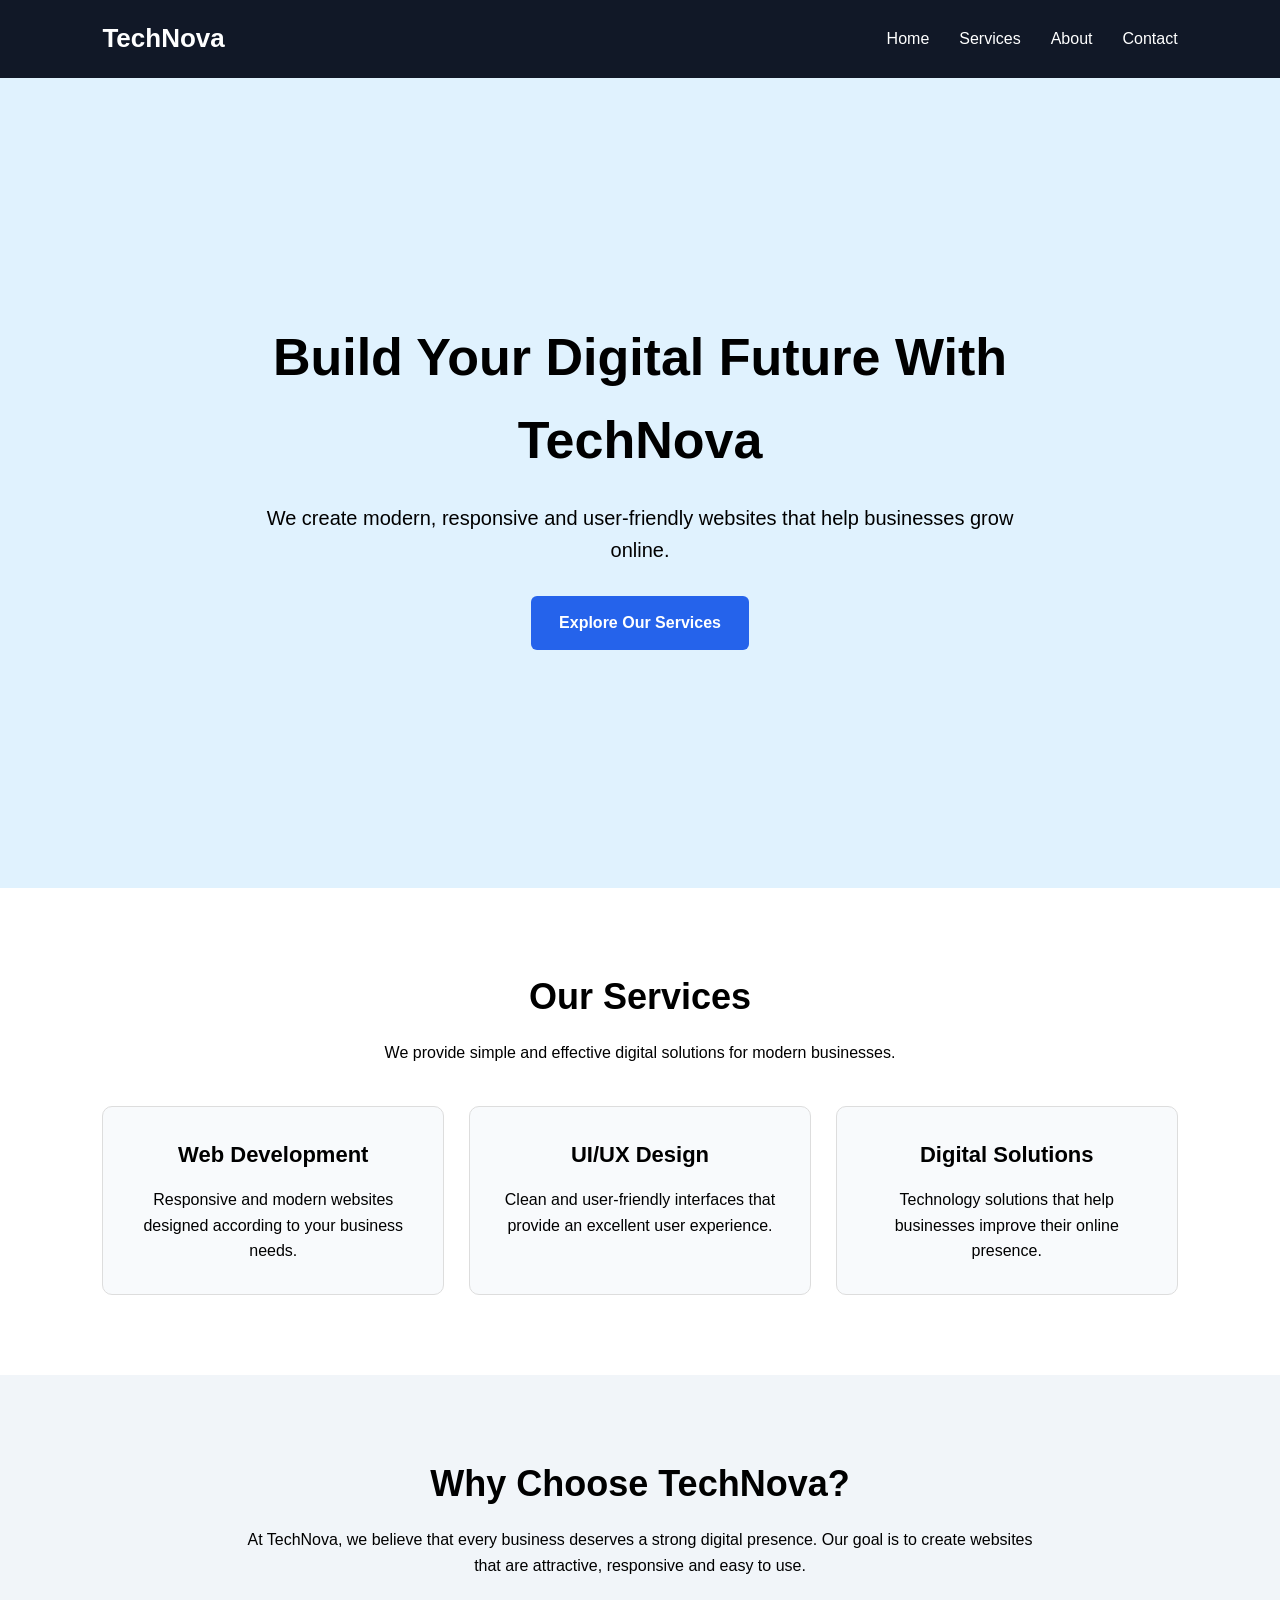
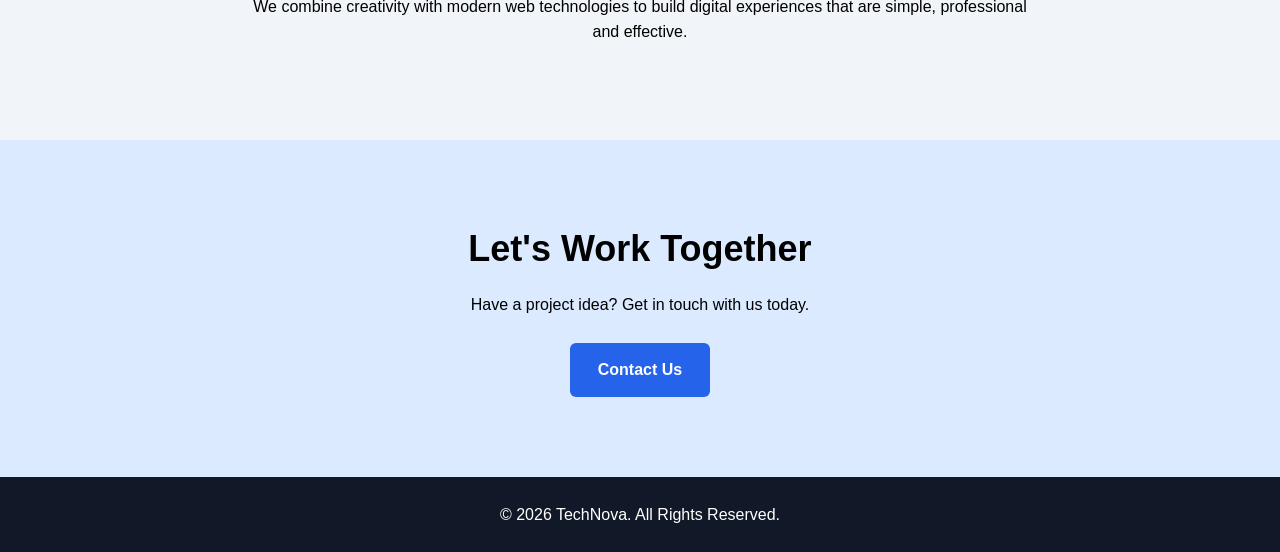
==== WebDev-L1-LandingPage/index.html @ b9d86740 "Add Landing Page and Personal Portfolio" ====
<!DOCTYPE html>
<html lang="en">

<head>
    <meta charset="UTF-8">
    <meta name="viewport" content="width=device-width, initial-scale=1.0">

    <title>TechNova | Web Solutions</title>

    <link rel="stylesheet" href="style.css">
</head>

<body>

    <!-- Navigation Bar -->
    <header>
        <nav class="navbar">

            <div class="logo">TechNova</div>

            <ul class="nav-links">
                <li><a href="#home">Home</a></li>
                <li><a href="#services">Services</a></li>
                <li><a href="#about">About</a></li>
                <li><a href="#contact">Contact</a></li>
            </ul>

        </nav>
    </header>


    <!-- Hero Section -->
    <section id="home" class="hero">

        <div class="hero-content">

            <h1>Build Your Digital Future With TechNova</h1>

            <p>
                We create modern, responsive and user-friendly websites
                that help businesses grow online.
            </p>

            <a href="#services" class="cta-button">
                Explore Our Services
            </a>

        </div>

    </section>


    <!-- Services Section -->
    <section id="services" class="services">

        <h2>Our Services</h2>

        <p class="section-description">
            We provide simple and effective digital solutions for modern businesses.
        </p>

        <div class="service-container">

            <div class="service-card">
                <h3>Web Development</h3>
                <p>
                    Responsive and modern websites designed according
                    to your business needs.
                </p>
            </div>

            <div class="service-card">
                <h3>UI/UX Design</h3>
                <p>
                    Clean and user-friendly interfaces that provide
                    an excellent user experience.
                </p>
            </div>

            <div class="service-card">
                <h3>Digital Solutions</h3>
                <p>
                    Technology solutions that help businesses improve
                    their online presence.
                </p>
            </div>

        </div>

    </section>


    <!-- About Section -->
    <section id="about" class="about">

        <div class="about-content">

            <h2>Why Choose TechNova?</h2>

            <p>
                At TechNova, we believe that every business deserves
                a strong digital presence. Our goal is to create
                websites that are attractive, responsive and easy to use.
            </p>

            <p>
                We combine creativity with modern web technologies
                to build digital experiences that are simple,
                professional and effective.
            </p>

        </div>

    </section>


    <!-- Contact Section -->
    <section id="contact" class="contact">

        <h2>Let's Work Together</h2>

        <p>
            Have a project idea? Get in touch with us today.
        </p>

        <a href="mailto:contact@technova.com" class="contact-button">
            Contact Us
        </a>

    </section>


    <!-- Footer -->
    <footer>

        <p>
            © 2026 TechNova. All Rights Reserved.
        </p>

    </footer>

</body>

</html>
---- WebDev-L1-LandingPage/style.css ----
/* General Styles */

* {
    margin: 0;
    padding: 0;
    box-sizing: border-box;
}

html {
    scroll-behavior: smooth;
}

body {
    font-family: Arial, sans-serif;
    line-height: 1.6;
}


/* Navigation Bar */

header {
    position: sticky;
    top: 0;
    z-index: 1000;
}

.navbar {
    display: flex;
    justify-content: space-between;
    align-items: center;

    padding: 18px 8%;

    background-color: #111827;
}

.logo {
    color: white;
    font-size: 26px;
    font-weight: bold;
}

.nav-links {
    display: flex;
    list-style: none;
    gap: 30px;
}

.nav-links a {
    color: white;
    text-decoration: none;
    font-size: 16px;
}

.nav-links a:hover {
    color: #60a5fa;
}


/* Hero Section */

.hero {
    min-height: 90vh;

    display: flex;
    justify-content: center;
    align-items: center;

    text-align: center;

    padding: 60px 8%;

    background-color: #e0f2fe;
}

.hero-content {
    max-width: 800px;
}

.hero h1 {
    font-size: 52px;
    margin-bottom: 20px;
}

.hero p {
    font-size: 20px;
    margin-bottom: 30px;
}

.cta-button,
.contact-button {
    display: inline-block;

    padding: 14px 28px;

    background-color: #2563eb;
    color: white;

    text-decoration: none;

    border-radius: 6px;

    font-weight: bold;
}

.cta-button:hover,
.contact-button:hover {
    background-color: #1d4ed8;
}


/* Services Section */

.services {
    padding: 80px 8%;
    text-align: center;
}

.services h2,
.about h2,
.contact h2 {
    font-size: 36px;
    margin-bottom: 15px;
}

.section-description {
    margin-bottom: 40px;
}

.service-container {
    display: grid;

    grid-template-columns: repeat(3, 1fr);

    gap: 25px;
}

.service-card {
    padding: 30px;

    border: 1px solid #ddd;

    border-radius: 10px;

    background-color: #f8fafc;
}

.service-card h3 {
    font-size: 22px;
    margin-bottom: 15px;
}


/* About Section */

.about {
    padding: 80px 8%;

    background-color: #f1f5f9;
}

.about-content {
    max-width: 800px;
    margin: auto;

    text-align: center;
}

.about p {
    margin-bottom: 15px;
}


/* Contact Section */

.contact {
    padding: 80px 8%;

    text-align: center;

    background-color: #dbeafe;
}

.contact p {
    margin-bottom: 25px;
}


/* Footer */

footer {
    padding: 25px;

    text-align: center;

    background-color: #111827;

    color: white;
}


/* Responsive Design */

@media (max-width: 768px) {

    .navbar {
        flex-direction: column;
        gap: 15px;
    }

    .nav-links {
        gap: 15px;
        flex-wrap: wrap;
        justify-content: center;
    }

    .hero h1 {
        font-size: 38px;
    }

    .hero p {
        font-size: 18px;
    }

    .service-container {
        grid-template-columns: 1fr;
    }

}
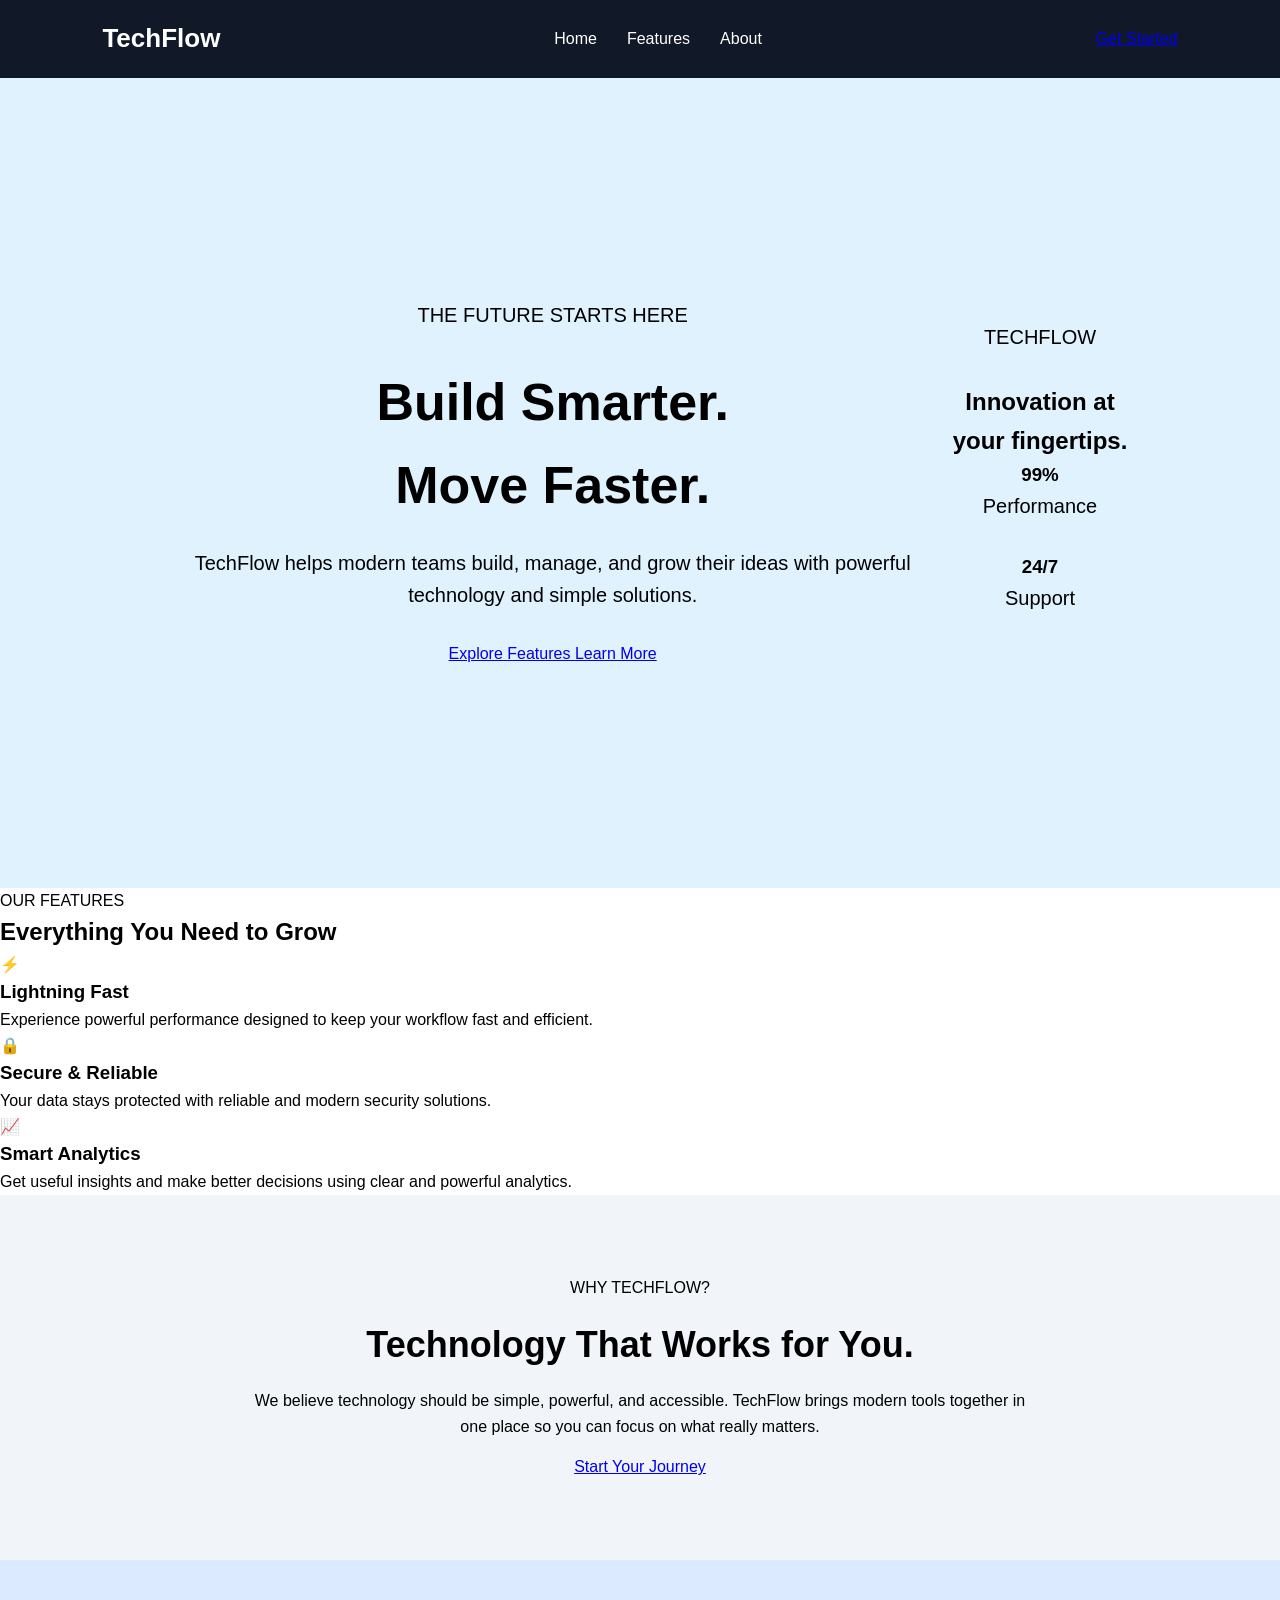
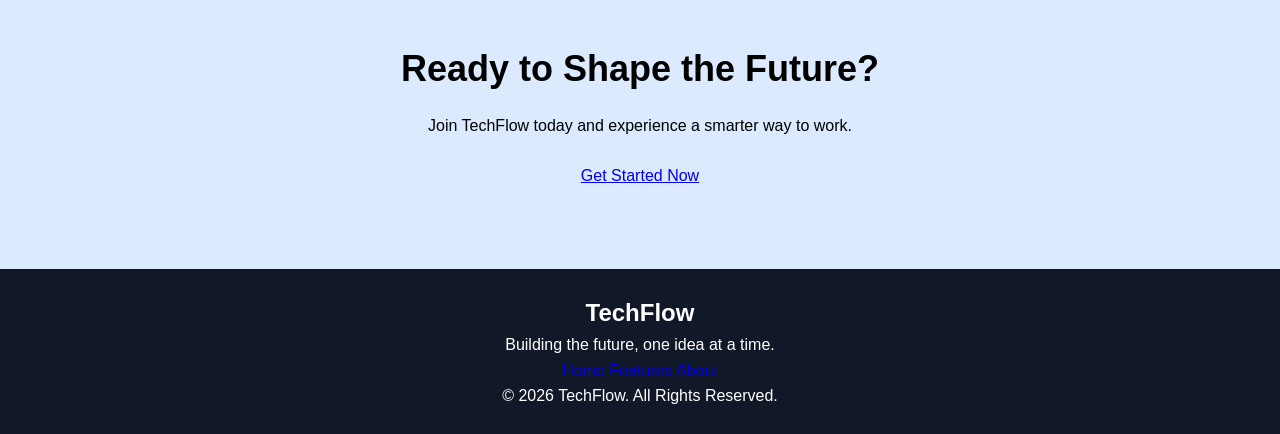
==== commit 8c6c531f: "Revamp landing page Updated the landing page title, navigation, hero section, features, about sectio" ====
--- a/WebDev-L1-LandingPage/index.html
+++ b/WebDev-L1-LandingPage/index.html
@@ -5,7 +5,7 @@
     <meta charset="UTF-8">
     <meta name="viewport" content="width=device-width, initial-scale=1.0">
 
-    <title>TechNova | Web Solutions</title>
+    <title>TechFlow | Future of Technology</title>
 
     <link rel="stylesheet" href="style.css">
 </head>
@@ -13,36 +13,138 @@
 <body>
 
     <!-- Navigation Bar -->
-    <header>
-        <nav class="navbar">
-
-            <div class="logo">TechNova</div>
-
-            <ul class="nav-links">
-                <li><a href="#home">Home</a></li>
-                <li><a href="#services">Services</a></li>
-                <li><a href="#about">About</a></li>
-                <li><a href="#contact">Contact</a></li>
-            </ul>
-
-        </nav>
-    </header>
+    <nav class="navbar">
+        <div class="logo">TechFlow</div>
+
+        <ul class="nav-links">
+            <li><a href="#home">Home</a></li>
+            <li><a href="#features">Features</a></li>
+            <li><a href="#about">About</a></li>
+        </ul>
+
+        <a href="#contact" class="nav-button">Get Started</a>
+    </nav>
 
 
     <!-- Hero Section -->
-    <section id="home" class="hero">
+    <section class="hero" id="home">
 
         <div class="hero-content">
-
-            <h1>Build Your Digital Future With TechNova</h1>
+            <p class="tag">THE FUTURE STARTS HERE</p>
+
+            <h1>Build Smarter.<br>Move Faster.</h1>
+
+            <p class="hero-text">
+                TechFlow helps modern teams build, manage, and grow
+                their ideas with powerful technology and simple solutions.
+            </p>
+
+            <div class="hero-buttons">
+                <a href="#features" class="primary-button">
+                    Explore Features
+                </a>
+
+                <a href="#about" class="secondary-button">
+                    Learn More
+                </a>
+            </div>
+        </div>
+
+
+        <div class="hero-card">
+            <p class="card-title">TECHFLOW</p>
+
+            <h2>
+                Innovation at<br>
+                your fingertips.
+            </h2>
+
+            <div class="stats">
+
+                <div class="stat">
+                    <h3>99%</h3>
+                    <p>Performance</p>
+                </div>
+
+                <div class="stat">
+                    <h3>24/7</h3>
+                    <p>Support</p>
+                </div>
+
+            </div>
+        </div>
+
+    </section>
+
+
+    <!-- Features Section -->
+    <section class="features" id="features">
+
+        <div class="section-heading">
+            <p class="tag">OUR FEATURES</p>
+            <h2>Everything You Need to Grow</h2>
+        </div>
+
+
+        <div class="feature-container">
+
+            <div class="feature-card">
+                <div class="icon">⚡</div>
+
+                <h3>Lightning Fast</h3>
+
+                <p>
+                    Experience powerful performance designed to keep
+                    your workflow fast and efficient.
+                </p>
+            </div>
+
+
+            <div class="feature-card">
+                <div class="icon">🔒</div>
+
+                <h3>Secure & Reliable</h3>
+
+                <p>
+                    Your data stays protected with reliable and
+                    modern security solutions.
+                </p>
+            </div>
+
+
+            <div class="feature-card">
+                <div class="icon">📈</div>
+
+                <h3>Smart Analytics</h3>
+
+                <p>
+                    Get useful insights and make better decisions
+                    using clear and powerful analytics.
+                </p>
+            </div>
+
+        </div>
+
+    </section>
+
+
+    <!-- About Section -->
+    <section class="about" id="about">
+
+        <div class="about-content">
+
+            <p class="tag">WHY TECHFLOW?</p>
+
+            <h2>Technology That Works for You.</h2>
 
             <p>
-                We create modern, responsive and user-friendly websites
-                that help businesses grow online.
+                We believe technology should be simple, powerful, and
+                accessible. TechFlow brings modern tools together in one
+                place so you can focus on what really matters.
             </p>
 
-            <a href="#services" class="cta-button">
-                Explore Our Services
+            <a href="#contact" class="primary-button">
+                Start Your Journey
             </a>
 
         </div>
@@ -50,81 +152,17 @@
     </section>
 
 
-    <!-- Services Section -->
-    <section id="services" class="services">
-
-        <h2>Our Services</h2>
-
-        <p class="section-description">
-            We provide simple and effective digital solutions for modern businesses.
+    <!-- Contact / Call to Action -->
+    <section class="contact" id="contact">
+
+        <h2>Ready to Shape the Future?</h2>
+
+        <p>
+            Join TechFlow today and experience a smarter way to work.
         </p>
 
-        <div class="service-container">
-
-            <div class="service-card">
-                <h3>Web Development</h3>
-                <p>
-                    Responsive and modern websites designed according
-                    to your business needs.
-                </p>
-            </div>
-
-            <div class="service-card">
-                <h3>UI/UX Design</h3>
-                <p>
-                    Clean and user-friendly interfaces that provide
-                    an excellent user experience.
-                </p>
-            </div>
-
-            <div class="service-card">
-                <h3>Digital Solutions</h3>
-                <p>
-                    Technology solutions that help businesses improve
-                    their online presence.
-                </p>
-            </div>
-
-        </div>
-
-    </section>
-
-
-    <!-- About Section -->
-    <section id="about" class="about">
-
-        <div class="about-content">
-
-            <h2>Why Choose TechNova?</h2>
-
-            <p>
-                At TechNova, we believe that every business deserves
-                a strong digital presence. Our goal is to create
-                websites that are attractive, responsive and easy to use.
-            </p>
-
-            <p>
-                We combine creativity with modern web technologies
-                to build digital experiences that are simple,
-                professional and effective.
-            </p>
-
-        </div>
-
-    </section>
-
-
-    <!-- Contact Section -->
-    <section id="contact" class="contact">
-
-        <h2>Let's Work Together</h2>
-
-        <p>
-            Have a project idea? Get in touch with us today.
-        </p>
-
-        <a href="mailto:contact@technova.com" class="contact-button">
-            Contact Us
+        <a href="#home" class="primary-button">
+            Get Started Now
         </a>
 
     </section>
@@ -133,12 +171,32 @@
     <!-- Footer -->
     <footer>
 
-        <p>
-            © 2026 TechNova. All Rights Reserved.
+        <div class="footer-content">
+
+            <div>
+                <h2>TechFlow</h2>
+
+                <p>
+                    Building the future, one idea at a time.
+                </p>
+            </div>
+
+
+            <div class="footer-links">
+                <a href="#home">Home</a>
+                <a href="#features">Features</a>
+                <a href="#about">About</a>
+            </div>
+
+        </div>
+
+
+        <p class="copyright">
+            © 2026 TechFlow. All Rights Reserved.
         </p>
 
     </footer>
 
 </body>
 
-</html>+</html>
